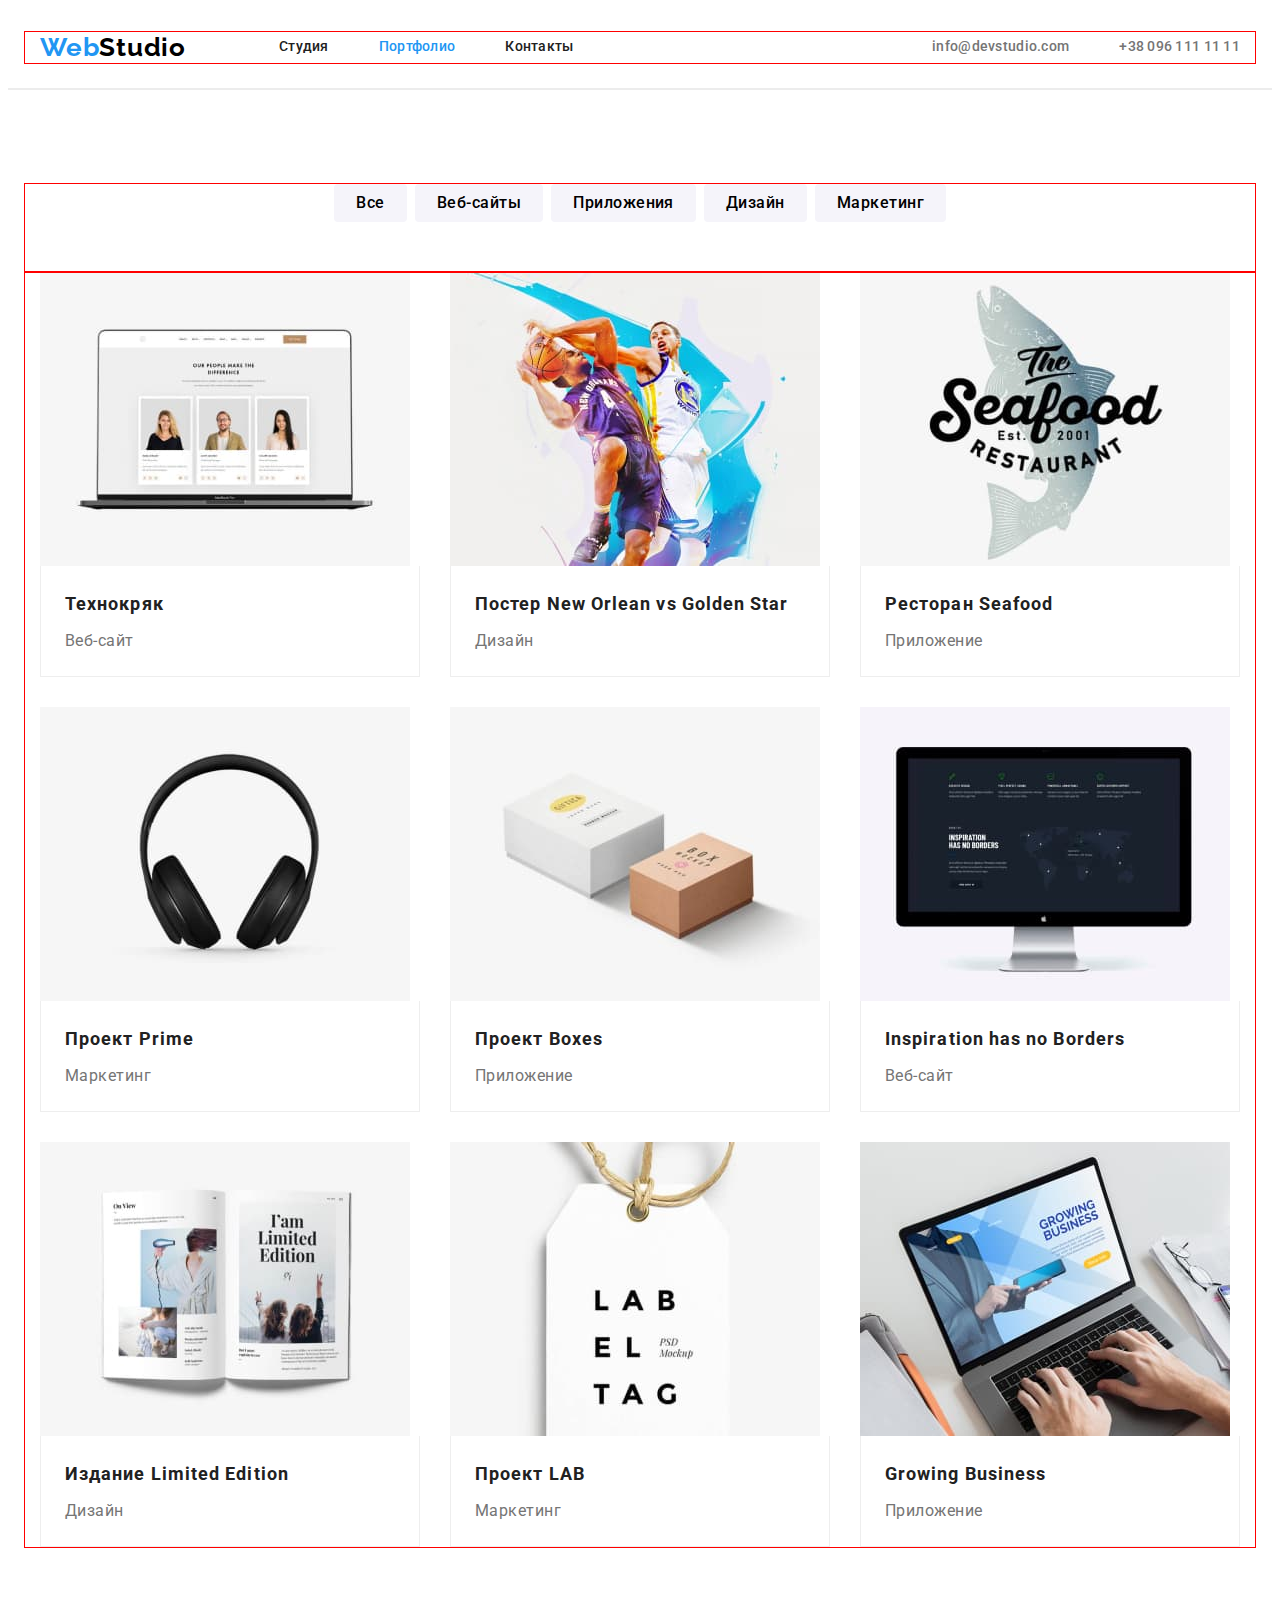
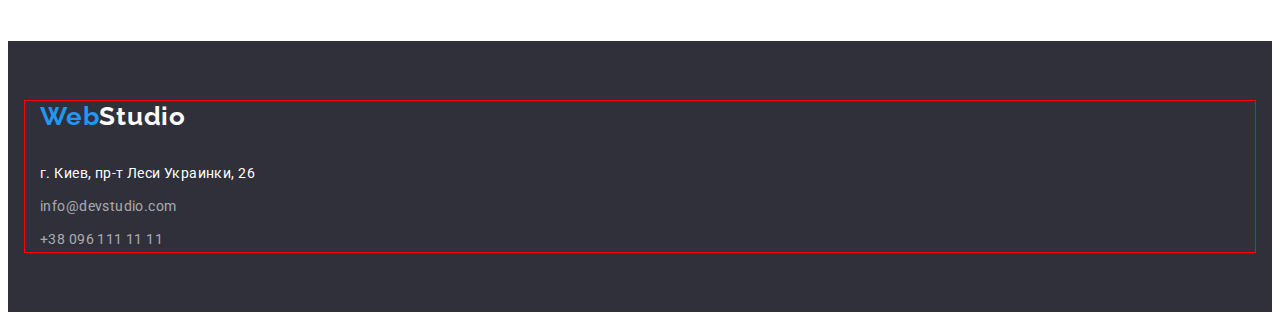
==== portfolio.html @ e5894cce "hw-03" ====
<!DOCTYPE html>
<html lang="ru">
<head>
    <meta charset="UTF-8">
    <meta http-equiv="X-UA-Compatible" content="IE=edge">
    <meta name="viewport" content="width=device-width, initial-scale=1.0">
    <link rel="preconnect" href="https://fonts.googleapis.com">
    <link rel="preconnect" href="https://fonts.gstatic.com" crossorigin>
    <link href="https://fonts.googleapis.com/css2?family=Raleway:wght@700&family=Roboto:wght@400;500;700;900&display=swap"
        rel="stylesheet">
        <title>WebStudio</title>
    <link rel="stylesheet" 
            href="https://cdnjs.cloudflare.com/ajax/libs/modern-normalize/1.1.0/modern-normalize.min.css"
            integrity="sha512-wpPYUAdjBVSE4KJnH1VR1HeZfpl1ub8YT/NKx4PuQ5NmX2tKuGu6U/JRp5y+Y8XG2tV+wKQpNHVUX03MfMFn9Q=="
            crossorigin="anonymous" referrerpolicy="no-referrer" />
    <link rel="stylesheet" href="./css/style.css">
</head>

<body>
    <!-- header -->
    <header class="header">
        <div class="container">
            <a href="index.html" lang="en" class="logo-first">Web<span class="logo-second">Studio</span></a>
    
            <nav class="header-nav">
                <ul class="header-list">
                    <li class="header-item"><a href="./index.html" class="hover">Студия</a></li>
                    <li class="header-item"><a href="./portfolio.html" class="hover current">Портфолио</a></li>
                    <li class="header-item"><a href="" class="hover">Контакты</a></li>
                </ul>
            </nav>
    
            <ul class="header-contacts">
                <li class="header-mail"><a href="mailto:info@devstudio.com" class="hover-contacts">info@devstudio.com</a></li>
                <li class="header-phone"><a href="tel:+380961111111" class="hover-contacts">+38 096 111 11 11</a></li>
            </ul>
        </div>
    </header>

    <!-- линия -->
    <hr class="line">

    <!-- боди -->
    <main>
        <!-- секция кнопок и работ -->
        <section class="buttons-work">
            <h2 class="visually-hidden">Галлерея</h2>

        <!-- часть 1 ряд кнопок -->
        <div class="container">
            <ul class="buttons-list">
                <li class="buttons-item"><button type="button" class="buttons-properties">Все</button></li>
                <li class="buttons-item"><button type="button" class="buttons-properties">Веб-сайты</button></li>
                <li class="buttons-item"><button type="button" class="buttons-properties">Приложения</button></li>
                <li class="buttons-item"><button type="button" class="buttons-properties">Дизайн</button></li>
                <li class="buttons-item"><button type="button" class="buttons-properties">Маркетинг</button></li>
            </ul>
        </div>

        <!-- часть 2 работы -->
        <div class="container">
            <ul class="work-list">
                <li class="work-item">
                    <img src="./images/img7.jpg" 
                    alt="изображение веб-сайта"
                    class="work-item-img"
                    width="370"
                    height="294">
                    <div class="work-item-caption">
                        <h3 class="work-name">Технокряк</h3>
                        <p class="work-specifics">Веб-сайт</p>
                    </div>
                </li>
                <li class="work-item">
                    <img src="./images/img8.jpg" 
                    alt="изображение дизайна" 
                    class="work-item-img"
                    width="370" 
                    height="294">
                    <div class="work-item-caption">
                        <h3 lang="en" class="work-name">Постер New Orlean vs Golden Star</h3>
                        <p class="work-specifics">Дизайн</p>
                    </div>
                </li>
                <li class="work-item">
                    <img src="./images/img9.jpg" 
                    alt="изображение приложения" 
                    class="work-item-img"
                    width="370" 
                    height="294">
                    <div class="work-item-caption">
                        <h3 lang="en" class="work-name">Ресторан Seafood</h3>
                        <p class="work-specifics">Приложение</p>
                    </div>
                </li>
                <li class="work-item">
                    <img src="./images/img10.jpg" 
                    alt="изображение продукта маркетинга" 
                    class="work-item-img"
                    width="370" 
                    height="294">
                    <div class="work-item-caption">
                        <h3 lang="en" class="work-name">Проект Prime</h3>
                        <p class="work-specifics">Маркетинг</p>
                    </div>
                </li>
                <li class="work-item">
                    <img src="./images/img11.jpg" 
                    alt="изображение приложения" 
                    class="work-item-img"
                    width="370" 
                    height="294">
                    <div class="work-item-caption">
                        <h3 lang="en" class="work-name">Проект Boxes</h3>
                        <p class="work-specifics">Приложение</p>
                    </div>
                </li>
                <li class="work-item">
                    <img src="./images/img12.jpg" 
                    alt="изображение веб-сайта" 
                    class="work-item-img"
                    width="370" 
                    height="294">
                    <div class="work-item-caption">
                        <h3 lang="en" class="work-name">Inspiration has no Borders</h3>
                        <p class="work-specifics">Веб-сайт</p>
                    </div>
                </li>
                <li class="work-item">
                    <img src="./images/img13.jpg" 
                    alt="изображение дизайна" 
                    class="work-item-img"
                    width="370" 
                    height="294">
                    <div class="work-item-caption">
                        <h3 lang="en" class="work-name">Издание Limited Edition</h3>
                        <p class="work-specifics">Дизайн</p>
                    </div>
                </li>
                <li class="work-item">
                    <img src="./images/img14.jpg" 
                    alt="изображение продукта маркетинга" 
                    class="work-item-img"
                    width="370" 
                    height="294">
                    <div class="work-item-caption">
                        <h3 lang="en" class="work-name">Проект LAB</h3>
                        <p class="work-specifics">Маркетинг</p>
                    </div>
                </li>
                <li class="work-item">
                    <img src="./images/img15.jpg" 
                    alt="изображение приложения" 
                    class="work-item-img"
                    width="370" 
                    height="294">
                    <div class="work-item-caption">
                        <h3 lang="en" class="work-name">Growing Business</h3>
                        <p class="work-specifics">Приложение</p>
                    </div>
                </li>
            </ul>
        </div>
        </section>

    </main>

    <!-- футер -->
    <footer class="footer">
        <div class="container">
            <a href="index.html" lang="en" class="logo-first">Web<span class="footer-logo-second">Studio</span></a>
    
            <address>
                <ul class="footer-item">
                    <li class="footer-address"><a href="https://goo.gl/maps/749xMhc2CT7vGqMKA" target="_blank" rel="noopener noreferrer" class="footer-contacts-address">г. Киев, пр-т Леси Украинки, 26</a></li>
                    <li class="footer-mail"><a href="mailto:info@devstudio.com" class="footer-contacts">info@devstudio.com</a></li>
                    <li class="footer-phone"><a href="tel:+380961111111" class="footer-contacts">+38 096 111 11 11</a></li>
                </ul>
            </address>
        </div>
    </footer>

</body>

</html>
---- css/style.css ----
:root {
    --main-text-color: #212121;
    --title-text-color: #FFFFFF;
    --secondary-text-color: #757575;
    --small-text-color: rgba(255,255,255,0.6);
    --accent-text-color: #2196F3;
    --main-background-color: #2F303A;
    --main-font: "roboto", "verdana", sans-serif;
    --typical-margin: 94px;
}

/* сброс стилей */

h1, h2, h3, h4, h5, h6, p {
    margin: 0;
}

ul {
    margin: 0;
    padding-left: 0;
    list-style: none;        /* точки списка */
}

a {
    color: currentColor;      /* ссылки наследуют цвет родителя*/
    text-decoration: none;    /* подчеркивание */
}

address {
    font-style: normal;
}

button {
    cursor: pointer;          /* палец при наведении */
    border-radius: 4px;
    border: 0px;
}

body {
    color: var(--main-text-color);
    font-family: var(--main-font);
}

img {
    border: 0;
    margin: 0;
    padding: 0;
}


/*-- страница 1 СТУДИЯ --*/

/*-- header --*/

.header {
    padding-top: 24px;
    padding-bottom: 25px;
}

.container {
    width: 1200px;
    padding-left: 15px;
    padding-right: 15px;
    margin: 0 auto;
    outline: 1px solid red;
}

.header .container {
    display: flex;
    align-items: center;
}

.logo-first {
    font-family: 'Raleway';
    font-weight: 700;
    font-size: 26px;
    line-height: 1.19;
    letter-spacing: 0.03em;
    color: var(--accent-text-color);
    margin-right: 93px;
}

.logo-second {
    font-family: 'Raleway';
    font-weight: 700;
    font-size: 26px;
    line-height: 1.19;
    letter-spacing: 0.03em;
    color: #000000;
}

/* .header-nav {} */

.header-list {
    display: flex;
}

.header-item {
    font-weight: 500;
    font-size: 14px;
    line-height: 1.14;
    letter-spacing: 0.02em;
}

.header-item:not(:last-child) {
    margin-right: 50px;
}

.header-list .current {
    color: var(--accent-text-color);
}

.hover-contacts {
    color: var(--secondary-text-color);
}

.hover:hover,
.hover-contacts:hover,
.hover:focus,
.hover-contacts:focus {
    color: var(--accent-text-color);
}

.header-contacts {
    display: flex;
    margin-left: auto;
}

.header-mail, 
.header-phone {
    font-style: normal;
    font-weight: 500;
    font-size: 14px;
    line-height: 1.14;
    letter-spacing: 0.02em;
    color: var(--secondary-text-color);
}

.header-phone {
    margin-left: 50px;
}

/*-- боди --*/

/*-- секция 1 hero --*/

.hero {
    background-color: var(--main-background-color);
    padding-top: 200px;
    padding-bottom: 200px;
}

.hero-title {
    font-weight: 900;
    font-size: 44px;
    line-height: 1.36;
    text-align: center;
    letter-spacing: 0.06em;
    text-transform: uppercase;
    color: var(--title-text-color);
    background-color: #2F303A;
    max-width: 696px;
    margin-bottom: 30px;
    margin-left: auto;
    margin-right: auto;
    }

.hero-button {
    min-width: 200px;
    height: 50px;
    font-family: 'Roboto';
    font-weight: 700;
    font-size: 16px;
    line-height: 1.87;
    display: flex;
    align-items: center;
    text-align: center;
    letter-spacing: 0.06em;
    color: var(--title-text-color);
    background-color: var(--accent-text-color);
    margin-left: auto;
    margin-right: auto;
    justify-content: center
}

/*-- секция 2 description --*/

.description {
    padding-top: var(--typical-margin);
}

.description-list {
    display: flex;
}

.description-item:not(:last-child) {
    margin-right: 30px;
}

.description-item {
    max-width: 270px;
}

.description-title {
    font-size: 14px;
    line-height: 1.14;
    letter-spacing: 0.03em;
    text-transform: uppercase;
    margin-bottom: 10px;
}

.description-text {
    font-size: 14px;
    line-height: 1.71;
    letter-spacing: 0.03em;
    color: var(--secondary-text-color);
}

/*-- секция 3 about --*/

.about {
    padding-top: var(--typical-margin);
    padding-bottom: var(--typical-margin);
}

.about-title {
    font-size: 36px;
    line-height: 1.16;
    text-align: center;
    letter-spacing: 0.03em;
    padding-bottom: 50px;
}

.about-list {
    display: flex;
}

.about-item-img {
    display: block;        /*-- убирает на картинках нижний непонятный отступ --*/
}

.about-item:not(:last-child) {
    margin-right: 30px;
}

/*-- секция 4 team --*/

.team {
    background-color: #F5F4FA;
    padding-top: var(--typical-margin);
    padding-bottom: var(--typical-margin);
}

.team-title {
    font-size: 36px;
    line-height: 1.16;
    text-align: center;
    letter-spacing: 0.03em;
    margin-bottom: 50px;
}

.team-list {
    display: flex;
}

.team-item:not(:last-child) {
    margin-right: 30px;
}

.team-item {
    box-sizing: content-box;
    height: 368px;
    width: 270px;
    box-shadow: 0px 1px 3px rgba(0, 0, 0, 0.12), 0px 1px 1px rgba(0, 0, 0, 0.14), 0px 2px 1px rgba(0, 0, 0, 0.2);
}

.team-item-img {
    display: block;        /*-- убирает на картинках нижний непонятный отступ --*/
}

.team-item-caption {
    background-color: #FFFFFF;
    padding: 30px;
    border-radius: 0px 0px 4px 4px;
}

.team-name {
    font-weight: 500;
    font-size: 16px;
    line-height: 1.18;
    text-align: center;
    letter-spacing: 0.03em;
}

.team-profession {
    font-size: 16px;
    line-height: 1.18;
    text-align: center;
    letter-spacing: 0.03em;
    color: var(--secondary-text-color);
    margin-top: 10px;
}

/*-- футер --*/

.footer {
    background-color: var(--main-background-color);
    padding-top: 60px;
    padding-bottom: 60px;
}

.footer-logo-second {
    font-family: 'Raleway';
    font-style: normal;
    font-weight: 700;
    font-size: 26px;
    line-height: 1.19;
    letter-spacing: 0.03em;
    color: var(--title-text-color);
    background-color: #2F303A;
}

/* .footer-item {} */

.footer-address {
    font-weight: 400;
    font-size: 14px;
    line-height: 1.71;
    letter-spacing: 0.03em; 
    color: var(--title-text-color);
    margin-top: 30px;
}

.footer-mail, 
.footer-phone {
    font-weight: 400;
    font-size: 14px;
    line-height: 1.71;
    letter-spacing: 0.03em;
    color: var(--small-text-color);
    margin-top: 9px;
}

.footer-contacts-address {
    color: var(--title-text-color);
    background-color: #2F303A;
}

.footer-contacts {
    color: var(--small-text-color);
    background-color: #2F303A;
}

.footer-contacts-address:focus,
.footer-contacts:focus,
.footer-contacts-address:hover,
.footer-contacts:hover {
    color: var(--accent-text-color);
}


/*-- страница 2 ПОРТФОЛИО --*/

:root {
    --buttons-background-color: #F5F4FA;
}

/*-- линия --*/

.line {
    border: 1px solid #ECECEC;
    margin: 0;
}

/*-- секция кнопок и работ --*/

.buttons-work {
    padding-top: var(--typical-margin);
    padding-bottom: var(--typical-margin);
}

.visually-hidden {
    position: absolute;
    white-space: nowrap;
    width: 1px;
    height: 1px;
    overflow: hidden;
    border: 0;
    padding: 0;
    clip: rect(0 0 0 0);
    clip-path: inset(50%);
    margin: -1px;
}

/*-- часть 1 ряд кнопок --*/

.buttons-list {
    display: flex;
    justify-content: center;
    padding-bottom: 50px;
}

.buttons-properties {
    min-width: 73px;
    height: 38px;
    font-family: 'Roboto';
    font-weight: 500;
    font-size: 16px;
    line-height: 1.62;
    align-items: center;
    text-align: center;
    letter-spacing: 0.03em;
    background-color: var(--buttons-background-color);
    padding: 6px 22px 6px 22px;
    }

/* .buttons-item {} */

.buttons-item:not(:last-child) {
    margin-right: 8px;
}

.buttons-properties:hover,
.buttons-properties:focus {
    color: var(--title-text-color);
    background-color: var(--accent-text-color);
}

/*-- часть 2 работы --*/

.work-list {
    display: flex;
    flex-wrap: wrap;
    gap: 30px;
    /* margin: -15px;                     ------ для сетки по формуле -------*/
}

.work-item {
    width: calc((100% - 60px) / 3);
}

/* .work-item {                           ------ сетка по формуле -------
    flex-basis: calc(100% / 3 - 30px);    ----- вариант 1 -------
    flex-basis: calc((100% - 90px) / 3);  ----- вариант 2 -------
    margin: 15px;
} */

.work-item-img {
    display: block;        /*-- убирает на картинках нижний непонятный отступ --*/
}

.work-item-caption {
    border-left: 1px solid #EEEEEE;
    border-right: 1px solid #EEEEEE;
    border-bottom: 1px solid #EEEEEE;
    padding: 20px 24px 20px 24px;
}

.work-name {
    font-size: 18px;
    line-height: 2;
    letter-spacing: 0.06em;
    }

.work-specifics {
    font-size: 16px;
    line-height: 1.88;
    letter-spacing: 0.03em;
    color: var(--secondary-text-color);
    margin-top: 4px;
    }

/*По умолчанию, вес шрифта абзацев,
который установлен в таблице стилей браузера,
равен 400, а вес заголовков 700*/
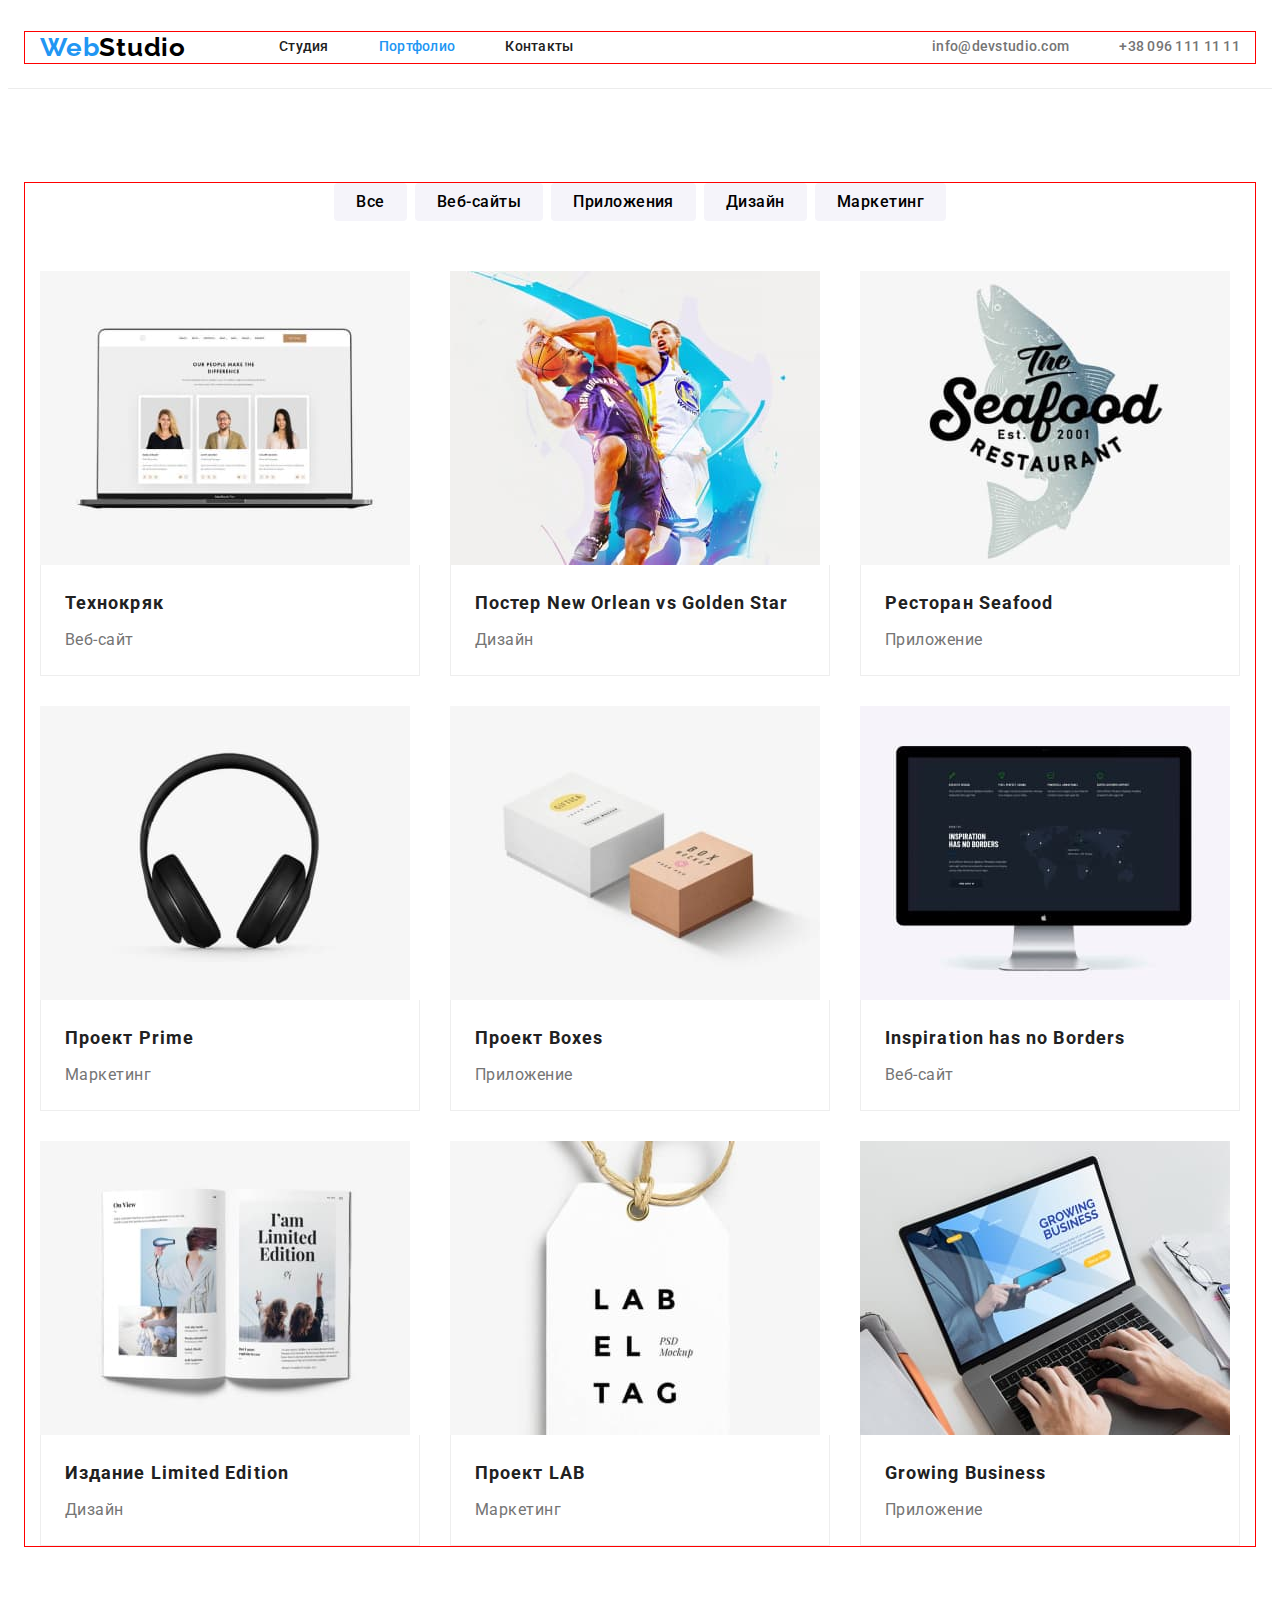
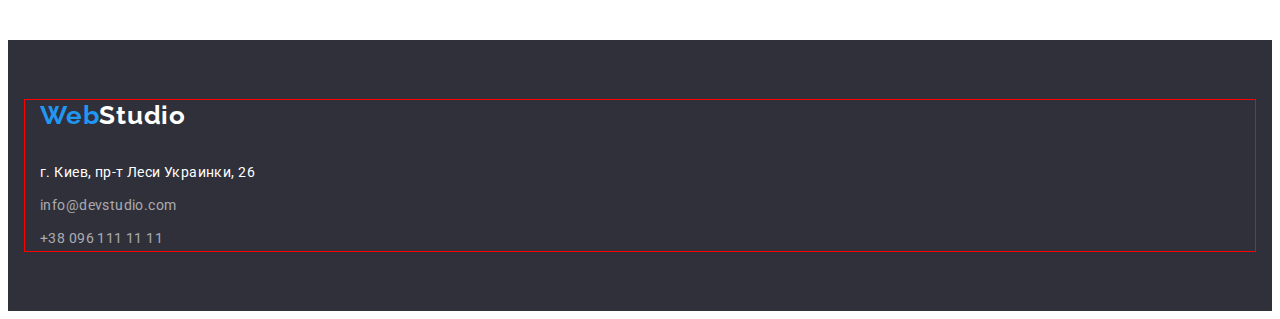
==== commit e070e76d: "виправляє зауваження ментора" ====
--- a/portfolio.html
+++ b/portfolio.html
@@ -18,7 +18,7 @@
 
 <body>
     <!-- header -->
-    <header class="header">
+    <header class="header line">
         <div class="container">
             <a href="index.html" lang="en" class="logo-first">Web<span class="logo-second">Studio</span></a>
     
@@ -37,130 +37,127 @@
         </div>
     </header>
 
-    <!-- линия -->
-    <hr class="line">
-
     <!-- боди -->
     <main>
         <!-- секция кнопок и работ -->
         <section class="buttons-work">
-            <h2 class="visually-hidden">Галлерея</h2>
+            <div class="container">
+                <h2 class="visually-hidden">Галлерея</h2>
 
         <!-- часть 1 ряд кнопок -->
-        <div class="container">
-            <ul class="buttons-list">
-                <li class="buttons-item"><button type="button" class="buttons-properties">Все</button></li>
-                <li class="buttons-item"><button type="button" class="buttons-properties">Веб-сайты</button></li>
-                <li class="buttons-item"><button type="button" class="buttons-properties">Приложения</button></li>
-                <li class="buttons-item"><button type="button" class="buttons-properties">Дизайн</button></li>
-                <li class="buttons-item"><button type="button" class="buttons-properties">Маркетинг</button></li>
-            </ul>
-        </div>
+        
+                <ul class="buttons-list">
+                    <li class="buttons-item"><button type="button" class="buttons-properties">Все</button></li>
+                    <li class="buttons-item"><button type="button" class="buttons-properties">Веб-сайты</button></li>
+                    <li class="buttons-item"><button type="button" class="buttons-properties">Приложения</button></li>
+                    <li class="buttons-item"><button type="button" class="buttons-properties">Дизайн</button></li>
+                    <li class="buttons-item"><button type="button" class="buttons-properties">Маркетинг</button></li>
+                </ul>
 
         <!-- часть 2 работы -->
-        <div class="container">
-            <ul class="work-list">
-                <li class="work-item">
-                    <img src="./images/img7.jpg" 
-                    alt="изображение веб-сайта"
-                    class="work-item-img"
-                    width="370"
-                    height="294">
-                    <div class="work-item-caption">
-                        <h3 class="work-name">Технокряк</h3>
-                        <p class="work-specifics">Веб-сайт</p>
-                    </div>
-                </li>
-                <li class="work-item">
-                    <img src="./images/img8.jpg" 
-                    alt="изображение дизайна" 
-                    class="work-item-img"
-                    width="370" 
-                    height="294">
-                    <div class="work-item-caption">
-                        <h3 lang="en" class="work-name">Постер New Orlean vs Golden Star</h3>
-                        <p class="work-specifics">Дизайн</p>
-                    </div>
-                </li>
-                <li class="work-item">
-                    <img src="./images/img9.jpg" 
-                    alt="изображение приложения" 
-                    class="work-item-img"
-                    width="370" 
-                    height="294">
-                    <div class="work-item-caption">
-                        <h3 lang="en" class="work-name">Ресторан Seafood</h3>
-                        <p class="work-specifics">Приложение</p>
-                    </div>
-                </li>
-                <li class="work-item">
-                    <img src="./images/img10.jpg" 
-                    alt="изображение продукта маркетинга" 
-                    class="work-item-img"
-                    width="370" 
-                    height="294">
-                    <div class="work-item-caption">
-                        <h3 lang="en" class="work-name">Проект Prime</h3>
-                        <p class="work-specifics">Маркетинг</p>
-                    </div>
-                </li>
-                <li class="work-item">
-                    <img src="./images/img11.jpg" 
-                    alt="изображение приложения" 
-                    class="work-item-img"
-                    width="370" 
-                    height="294">
-                    <div class="work-item-caption">
-                        <h3 lang="en" class="work-name">Проект Boxes</h3>
-                        <p class="work-specifics">Приложение</p>
-                    </div>
-                </li>
-                <li class="work-item">
-                    <img src="./images/img12.jpg" 
-                    alt="изображение веб-сайта" 
-                    class="work-item-img"
-                    width="370" 
-                    height="294">
-                    <div class="work-item-caption">
-                        <h3 lang="en" class="work-name">Inspiration has no Borders</h3>
-                        <p class="work-specifics">Веб-сайт</p>
-                    </div>
-                </li>
-                <li class="work-item">
-                    <img src="./images/img13.jpg" 
-                    alt="изображение дизайна" 
-                    class="work-item-img"
-                    width="370" 
-                    height="294">
-                    <div class="work-item-caption">
-                        <h3 lang="en" class="work-name">Издание Limited Edition</h3>
-                        <p class="work-specifics">Дизайн</p>
-                    </div>
-                </li>
-                <li class="work-item">
-                    <img src="./images/img14.jpg" 
-                    alt="изображение продукта маркетинга" 
-                    class="work-item-img"
-                    width="370" 
-                    height="294">
-                    <div class="work-item-caption">
-                        <h3 lang="en" class="work-name">Проект LAB</h3>
-                        <p class="work-specifics">Маркетинг</p>
-                    </div>
-                </li>
-                <li class="work-item">
-                    <img src="./images/img15.jpg" 
-                    alt="изображение приложения" 
-                    class="work-item-img"
-                    width="370" 
-                    height="294">
-                    <div class="work-item-caption">
-                        <h3 lang="en" class="work-name">Growing Business</h3>
-                        <p class="work-specifics">Приложение</p>
-                    </div>
-                </li>
-            </ul>
-        </div>
+        
+                <ul class="work-list">
+                    <li class="work-item">
+                        <img src="./images/img7.jpg" 
+                        alt="изображение веб-сайта"
+                        class="work-item-img"
+                        width="370"
+                        height="294">
+                        <div class="work-item-caption">
+                            <h3 class="work-name">Технокряк</h3>
+                            <p class="work-specifics">Веб-сайт</p>
+                        </div>
+                    </li>
+                    <li class="work-item">
+                        <img src="./images/img8.jpg" 
+                        alt="изображение дизайна" 
+                        class="work-item-img"
+                        width="370" 
+                        height="294">
+                        <div class="work-item-caption">
+                            <h3 lang="en" class="work-name">Постер New Orlean vs Golden Star</h3>
+                            <p class="work-specifics">Дизайн</p>
+                        </div>
+                    </li>
+                    <li class="work-item">
+                        <img src="./images/img9.jpg" 
+                        alt="изображение приложения" 
+                        class="work-item-img"
+                        width="370" 
+                        height="294">
+                        <div class="work-item-caption">
+                            <h3 lang="en" class="work-name">Ресторан Seafood</h3>
+                            <p class="work-specifics">Приложение</p>
+                        </div>
+                    </li>
+                    <li class="work-item">
+                        <img src="./images/img10.jpg" 
+                        alt="изображение продукта маркетинга" 
+                        class="work-item-img"
+                        width="370" 
+                        height="294">
+                        <div class="work-item-caption">
+                            <h3 lang="en" class="work-name">Проект Prime</h3>
+                            <p class="work-specifics">Маркетинг</p>
+                        </div>
+                    </li>
+                    <li class="work-item">
+                        <img src="./images/img11.jpg" 
+                        alt="изображение приложения" 
+                        class="work-item-img"
+                        width="370" 
+                        height="294">
+                        <div class="work-item-caption">
+                            <h3 lang="en" class="work-name">Проект Boxes</h3>
+                            <p class="work-specifics">Приложение</p>
+                        </div>
+                    </li>
+                    <li class="work-item">
+                        <img src="./images/img12.jpg" 
+                        alt="изображение веб-сайта" 
+                        class="work-item-img"
+                        width="370" 
+                        height="294">
+                        <div class="work-item-caption">
+                            <h3 lang="en" class="work-name">Inspiration has no Borders</h3>
+                            <p class="work-specifics">Веб-сайт</p>
+                        </div>
+                    </li>
+                    <li class="work-item">
+                        <img src="./images/img13.jpg" 
+                        alt="изображение дизайна" 
+                        class="work-item-img"
+                        width="370" 
+                        height="294">
+                        <div class="work-item-caption">
+                            <h3 lang="en" class="work-name">Издание Limited Edition</h3>
+                            <p class="work-specifics">Дизайн</p>
+                        </div>
+                    </li>
+                    <li class="work-item">
+                        <img src="./images/img14.jpg" 
+                        alt="изображение продукта маркетинга" 
+                        class="work-item-img"
+                        width="370" 
+                        height="294">
+                        <div class="work-item-caption">
+                            <h3 lang="en" class="work-name">Проект LAB</h3>
+                            <p class="work-specifics">Маркетинг</p>
+                        </div>
+                    </li>
+                    <li class="work-item">
+                        <img src="./images/img15.jpg" 
+                        alt="изображение приложения" 
+                        class="work-item-img"
+                        width="370" 
+                        height="294">
+                        <div class="work-item-caption">
+                            <h3 lang="en" class="work-name">Growing Business</h3>
+                            <p class="work-specifics">Приложение</p>
+                        </div>
+                    </li>
+                </ul>
+            </div>
         </section>
 
     </main>
@@ -170,7 +167,7 @@
         <div class="container">
             <a href="index.html" lang="en" class="logo-first">Web<span class="footer-logo-second">Studio</span></a>
     
-            <address>
+            <address class="footer-addres-block">
                 <ul class="footer-item">
                     <li class="footer-address"><a href="https://goo.gl/maps/749xMhc2CT7vGqMKA" target="_blank" rel="noopener noreferrer" class="footer-contacts-address">г. Киев, пр-т Леси Украинки, 26</a></li>
                     <li class="footer-mail"><a href="mailto:info@devstudio.com" class="footer-contacts">info@devstudio.com</a></li>
--- a/css/style.css
+++ b/css/style.css
@@ -45,6 +45,7 @@
     border: 0;
     margin: 0;
     padding: 0;
+    /* display: block, max-width: 100%, height: auto; */
 }
 
 
@@ -77,7 +78,6 @@
     line-height: 1.19;
     letter-spacing: 0.03em;
     color: var(--accent-text-color);
-    margin-right: 93px;
 }
 
 .logo-second {
@@ -93,6 +93,7 @@
 
 .header-list {
     display: flex;
+    margin-left: 93px;
 }
 
 .header-item {
@@ -228,7 +229,7 @@
     line-height: 1.16;
     text-align: center;
     letter-spacing: 0.03em;
-    padding-bottom: 50px;
+    margin-bottom: 50px;
 }
 
 .about-list {
@@ -320,6 +321,10 @@
     background-color: #2F303A;
 }
 
+.footer-addres-block {
+    margin-top: 30px;
+}
+
 /* .footer-item {} */
 
 .footer-address {
@@ -328,7 +333,6 @@
     line-height: 1.71;
     letter-spacing: 0.03em; 
     color: var(--title-text-color);
-    margin-top: 30px;
 }
 
 .footer-mail, 
@@ -368,8 +372,7 @@
 /*-- линия --*/
 
 .line {
-    border: 1px solid #ECECEC;
-    margin: 0;
+    border-bottom: 1px solid #ECECEC;
 }
 
 /*-- секция кнопок и работ --*/
